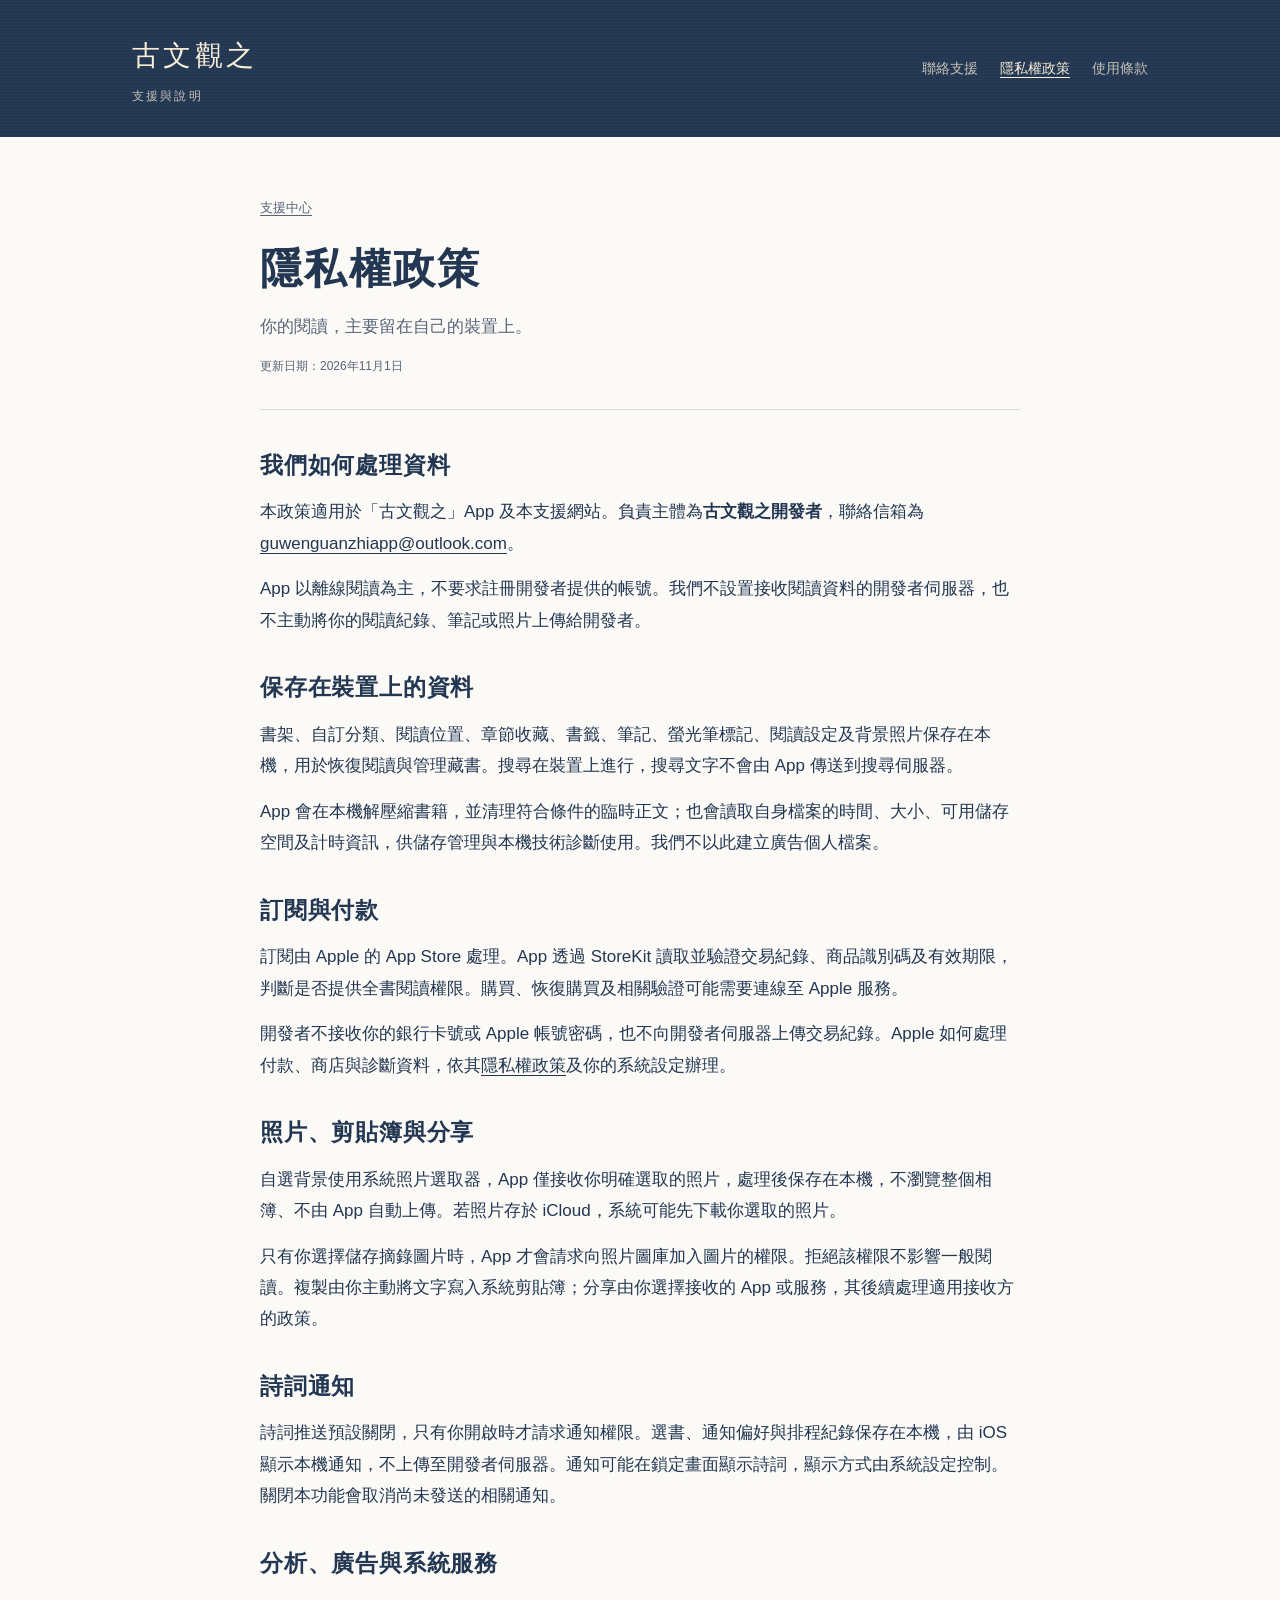
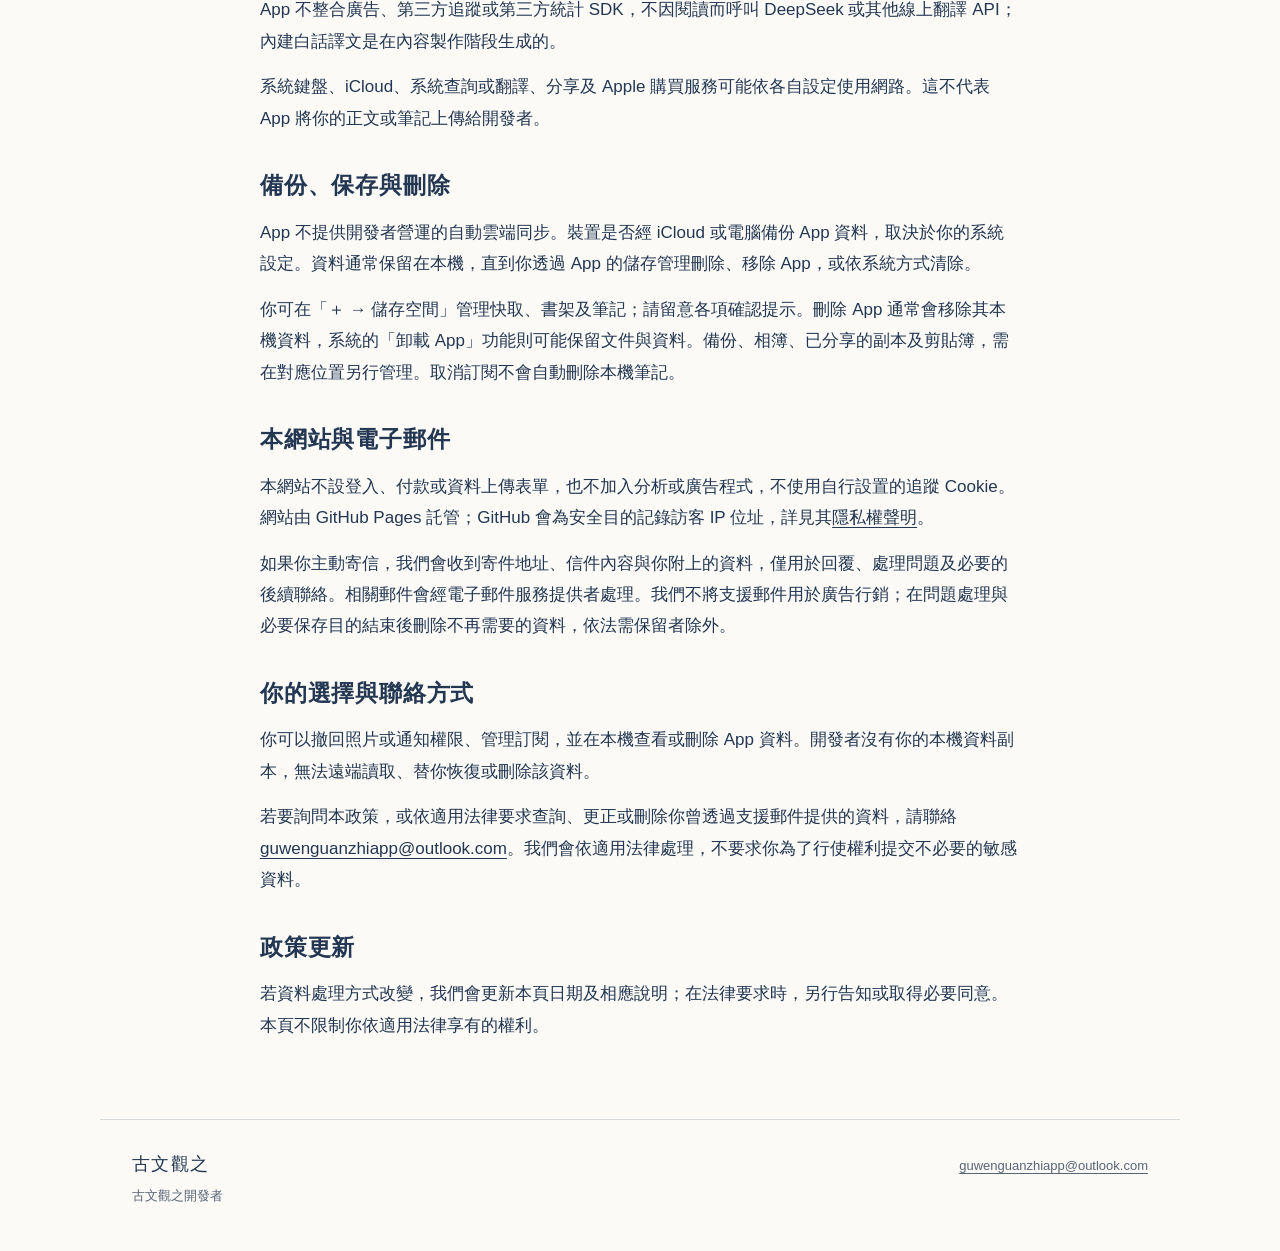
==== privacy.html @ 6c2f311b "Publish Traditional Chinese privacy, terms and support pages" ====
<!doctype html>
<html lang="zh-Hant"><head><meta charset="utf-8"><meta name="viewport" content="width=device-width, initial-scale=1">
<meta name="description" content="古文觀之的隱私權政策。離線古籍閱讀與月度訂閱的相關說明及聯絡方式。">
<meta name="referrer" content="no-referrer"><meta http-equiv="Content-Security-Policy" content="default-src 'none'; style-src 'self'; base-uri 'none'; form-action 'none'">
<title>隱私權政策｜古文觀之</title><link rel="stylesheet" href="styles.css"></head>
<body><a class="skip" href="#main">跳至主要內容</a><header class="masthead"><div class="header-inner"><a class="brand" href="index.html">古文觀之<span>支援與說明</span></a><nav aria-label="主要導覽"><a href="support.html">聯絡支援</a><a href="privacy.html" aria-current="page">隱私權政策</a><a href="terms.html">使用條款</a></nav></div></header>
<main id="main" tabindex="-1"><div class="page-heading"><a class="back" href="index.html">支援中心</a><h1>隱私權政策</h1><p class="intro">你的閱讀，主要留在自己的裝置上。</p><p class="date">更新日期：2026年11月1日</p></div><article><section><h2>我們如何處理資料</h2><p>本政策適用於「古文觀之」App 及本支援網站。負責主體為<strong>古文觀之開發者</strong>，聯絡信箱為 <a href="mailto:guwenguanzhiapp@outlook.com">guwenguanzhiapp@outlook.com</a>。</p><p>App 以離線閱讀為主，不要求註冊開發者提供的帳號。我們不設置接收閱讀資料的開發者伺服器，也不主動將你的閱讀紀錄、筆記或照片上傳給開發者。</p></section><section><h2>保存在裝置上的資料</h2><p>書架、自訂分類、閱讀位置、章節收藏、書籤、筆記、螢光筆標記、閱讀設定及背景照片保存在本機，用於恢復閱讀與管理藏書。搜尋在裝置上進行，搜尋文字不會由 App 傳送到搜尋伺服器。</p><p>App 會在本機解壓縮書籍，並清理符合條件的臨時正文；也會讀取自身檔案的時間、大小、可用儲存空間及計時資訊，供儲存管理與本機技術診斷使用。我們不以此建立廣告個人檔案。</p></section><section><h2>訂閱與付款</h2><p>訂閱由 Apple 的 App Store 處理。App 透過 StoreKit 讀取並驗證交易紀錄、商品識別碼及有效期限，判斷是否提供全書閱讀權限。購買、恢復購買及相關驗證可能需要連線至 Apple 服務。</p><p>開發者不接收你的銀行卡號或 Apple 帳號密碼，也不向開發者伺服器上傳交易紀錄。Apple 如何處理付款、商店與診斷資料，依其<a href="https://www.apple.com/legal/privacy/">隱私權政策</a>及你的系統設定辦理。</p></section><section><h2>照片、剪貼簿與分享</h2><p>自選背景使用系統照片選取器，App 僅接收你明確選取的照片，處理後保存在本機，不瀏覽整個相簿、不由 App 自動上傳。若照片存於 iCloud，系統可能先下載你選取的照片。</p><p>只有你選擇儲存摘錄圖片時，App 才會請求向照片圖庫加入圖片的權限。拒絕該權限不影響一般閱讀。複製由你主動將文字寫入系統剪貼簿；分享由你選擇接收的 App 或服務，其後續處理適用接收方的政策。</p></section><section><h2>詩詞通知</h2><p>詩詞推送預設關閉，只有你開啟時才請求通知權限。選書、通知偏好與排程紀錄保存在本機，由 iOS 顯示本機通知，不上傳至開發者伺服器。通知可能在鎖定畫面顯示詩詞，顯示方式由系統設定控制。關閉本功能會取消尚未發送的相關通知。</p></section><section><h2>分析、廣告與系統服務</h2><p>App 不整合廣告、第三方追蹤或第三方統計 SDK，不因閱讀而呼叫 DeepSeek 或其他線上翻譯 API；內建白話譯文是在內容製作階段生成的。</p><p>系統鍵盤、iCloud、系統查詢或翻譯、分享及 Apple 購買服務可能依各自設定使用網路。這不代表 App 將你的正文或筆記上傳給開發者。</p></section><section><h2>備份、保存與刪除</h2><p>App 不提供開發者營運的自動雲端同步。裝置是否經 iCloud 或電腦備份 App 資料，取決於你的系統設定。資料通常保留在本機，直到你透過 App 的儲存管理刪除、移除 App，或依系統方式清除。</p><p>你可在「＋ → 儲存空間」管理快取、書架及筆記；請留意各項確認提示。刪除 App 通常會移除其本機資料，系統的「卸載 App」功能則可能保留文件與資料。備份、相簿、已分享的副本及剪貼簿，需在對應位置另行管理。取消訂閱不會自動刪除本機筆記。</p></section><section><h2>本網站與電子郵件</h2><p>本網站不設登入、付款或資料上傳表單，也不加入分析或廣告程式，不使用自行設置的追蹤 Cookie。網站由 GitHub Pages 託管；GitHub 會為安全目的記錄訪客 IP 位址，詳見其<a href="https://docs.github.com/en/site-policy/privacy-policies/github-general-privacy-statement">隱私權聲明</a>。</p><p>如果你主動寄信，我們會收到寄件地址、信件內容與你附上的資料，僅用於回覆、處理問題及必要的後續聯絡。相關郵件會經電子郵件服務提供者處理。我們不將支援郵件用於廣告行銷；在問題處理與必要保存目的結束後刪除不再需要的資料，依法需保留者除外。</p></section><section><h2>你的選擇與聯絡方式</h2><p>你可以撤回照片或通知權限、管理訂閱，並在本機查看或刪除 App 資料。開發者沒有你的本機資料副本，無法遠端讀取、替你恢復或刪除該資料。</p><p>若要詢問本政策，或依適用法律要求查詢、更正或刪除你曾透過支援郵件提供的資料，請聯絡 <a href="mailto:guwenguanzhiapp@outlook.com">guwenguanzhiapp@outlook.com</a>。我們會依適用法律處理，不要求你為了行使權利提交不必要的敏感資料。</p></section><section><h2>政策更新</h2><p>若資料處理方式改變，我們會更新本頁日期及相應說明；在法律要求時，另行告知或取得必要同意。本頁不限制你依適用法律享有的權利。</p></section></article></main>
<footer><div><a href="index.html">古文觀之</a><span>古文觀之開發者</span></div><a class="email" href="mailto:guwenguanzhiapp@outlook.com">guwenguanzhiapp@outlook.com</a></footer></body></html>
---- styles.css ----
:root{color-scheme:light;--cloth:#233752;--ivory:#f6eed6;--paper:#fbfaf6;--ink:#233752;--muted:#596477;--line:rgba(35,55,82,.16)}
*{box-sizing:border-box}html{scroll-behavior:smooth}body{margin:0;background:var(--paper);color:var(--ink);font-family:-apple-system,BlinkMacSystemFont,"PingFang TC","Microsoft JhengHei",sans-serif;font-size:17px;line-height:1.85;overflow-wrap:anywhere}a{color:inherit;text-underline-offset:.25em;text-decoration-thickness:1px}a:hover{text-decoration-thickness:2px}a:focus-visible,summary:focus-visible{outline:3px solid #9d7240;outline-offset:5px;border-radius:3px}.skip{position:fixed;top:-100px;left:12px;z-index:5;background:var(--ivory);padding:10px 16px;color:var(--ink)}.skip:focus{top:12px}.masthead{background-color:var(--cloth);background-image:repeating-linear-gradient(0deg,rgba(246,238,214,.025) 0,rgba(246,238,214,.025) 1px,transparent 1px,transparent 3px);color:var(--ivory)}.header-inner{max-width:1080px;margin:auto;padding:30px 32px;display:flex;align-items:center;justify-content:space-between;gap:24px}.brand{font-family:"Songti TC","Noto Serif CJK TC",serif;font-size:28px;letter-spacing:.12em;text-decoration:none;white-space:nowrap;display:block}.brand span{display:block;font-family:-apple-system,BlinkMacSystemFont,"PingFang TC",sans-serif;font-size:12px;letter-spacing:.18em;opacity:.76;margin-top:3px}nav{display:flex;gap:22px;flex-wrap:wrap}nav a{font-size:14px;padding:10px 0;text-decoration:none;opacity:.76}nav a:hover,nav a[aria-current=page]{opacity:1;text-decoration:underline}main{max-width:824px;margin:0 auto;padding:54px 32px 78px}.back{font-size:13px;color:var(--muted)}h1,h2{font-family:"Songti TC","Noto Serif CJK TC",serif}h1{font-size:clamp(30px,5vw,42px);line-height:1.4;font-weight:600;letter-spacing:.055em;margin:18px 0 12px}h2{font-size:23px;font-weight:600;line-height:1.55;letter-spacing:.035em;margin:0 0 13px}.intro{color:var(--muted);margin:0 0 12px;font-size:17px}.date{color:var(--muted);font-size:12px;margin:0}.page-heading{padding-bottom:32px;border-bottom:1px solid var(--line);margin-bottom:38px}section{margin-top:34px}p{margin:0 0 14px}p:last-child{margin-bottom:0}strong{font-weight:600}.intro-note{font-family:"Songti TC",serif;font-size:21px;line-height:1.9;margin-bottom:32px}.document-list{border-top:1px solid var(--line)}.document-list>a{display:flex;justify-content:space-between;align-items:center;gap:20px;min-height:82px;border-bottom:1px solid var(--line);text-decoration:none;font-family:"Songti TC",serif;font-size:23px}.document-list>a:hover{background:rgba(35,55,82,.035)}.document-list>a>span:last-child{font-size:18px;color:var(--muted)}.contact-label{color:var(--muted);font-size:13px;margin-bottom:4px}.contact-link{font-size:clamp(16px,3.5vw,24px);font-weight:500}details{border-bottom:1px solid var(--line)}details:first-of-type{border-top:1px solid var(--line)}summary{cursor:pointer;font-weight:500;padding:18px 2px;min-height:56px;line-height:1.7}details>div{padding:0 20px 20px;color:var(--muted);font-size:16px}footer{border-top:1px solid var(--line);max-width:1080px;margin:auto;padding:28px 32px 42px;display:flex;justify-content:space-between;align-items:start;gap:20px;font-size:13px;color:var(--muted)}footer>div{display:flex;flex-direction:column;gap:3px}footer>div>a{font-family:"Songti TC",serif;font-size:18px;color:var(--ink);text-decoration:none;letter-spacing:.08em}.email{overflow-wrap:anywhere}footer .email{padding:6px 0}@media(max-width:600px){.header-inner{padding:24px;align-items:start;flex-direction:column;gap:12px}.brand{font-size:26px}nav{gap:20px}nav a{font-size:14px;min-height:44px;display:inline-flex;align-items:center}main{padding:32px 24px 54px}.page-heading{margin-bottom:28px;padding-bottom:24px}section{margin-top:28px}h2{font-size:21px}.document-list>a{font-size:22px;min-height:76px}footer{padding:24px 24px 34px;flex-direction:column;gap:12px}}@media(prefers-reduced-motion:reduce){html{scroll-behavior:auto}}@media print{.masthead{background:none;color:black}.skip,nav,.back{display:none}main{max-width:none;padding:0}.page-heading{margin:0 0 20px}footer{padding:16px 0}details>div{display:block}a{text-decoration:underline}body{background:white;color:black;font-size:12pt}}
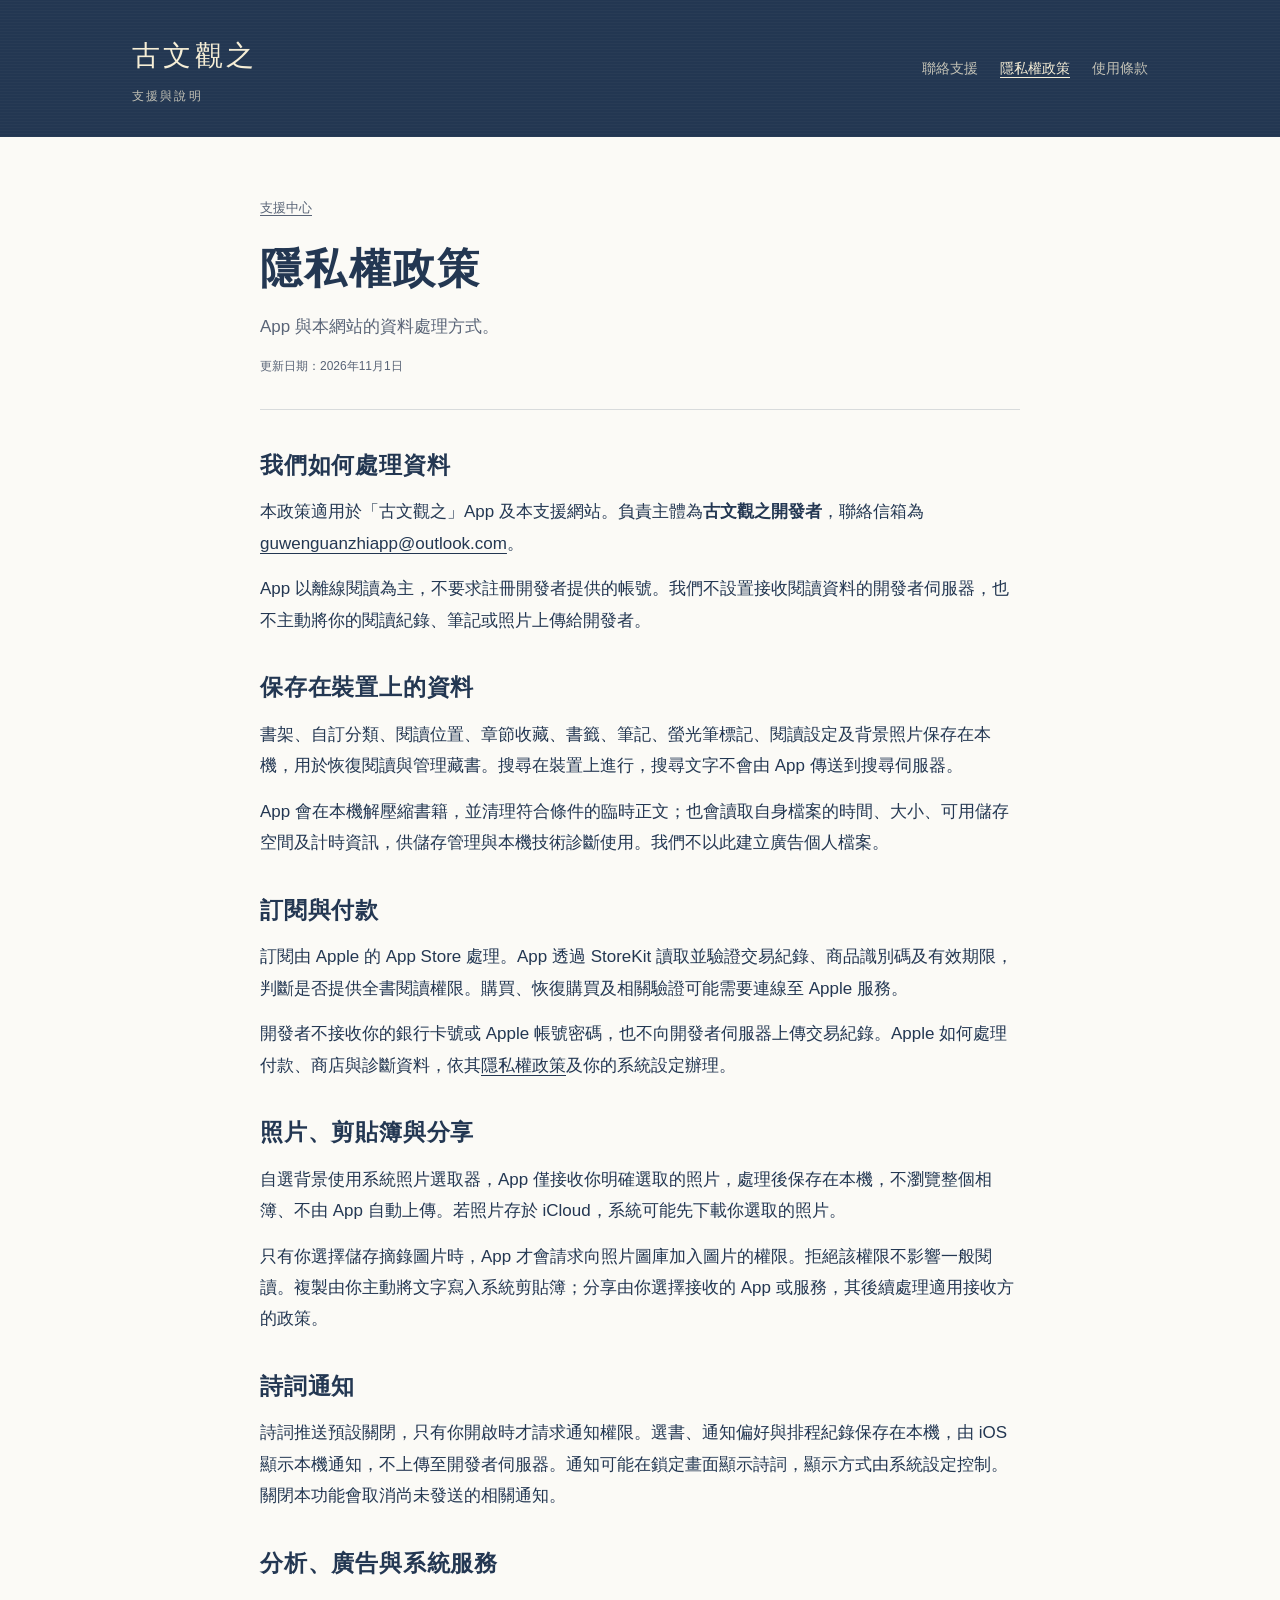
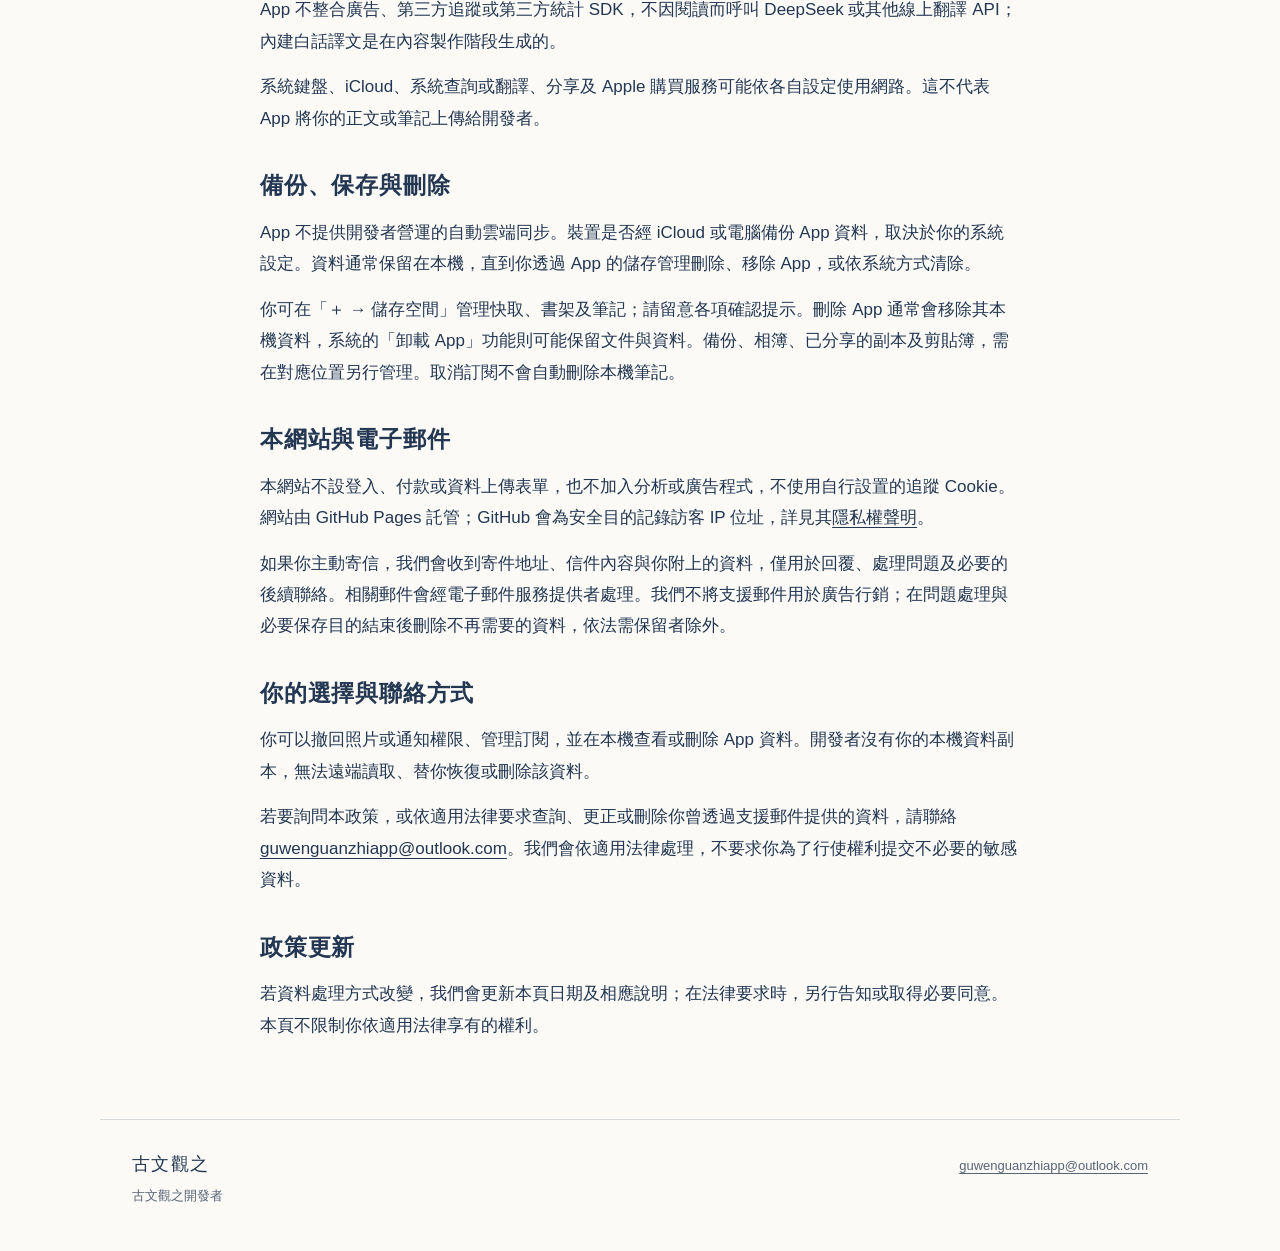
==== commit 9cdcd456: "Use factual wording throughout support website" ====
--- a/privacy.html
+++ b/privacy.html
@@ -4,5 +4,5 @@
 <meta name="referrer" content="no-referrer"><meta http-equiv="Content-Security-Policy" content="default-src 'none'; style-src 'self'; base-uri 'none'; form-action 'none'">
 <title>隱私權政策｜古文觀之</title><link rel="stylesheet" href="styles.css"></head>
 <body><a class="skip" href="#main">跳至主要內容</a><header class="masthead"><div class="header-inner"><a class="brand" href="index.html">古文觀之<span>支援與說明</span></a><nav aria-label="主要導覽"><a href="support.html">聯絡支援</a><a href="privacy.html" aria-current="page">隱私權政策</a><a href="terms.html">使用條款</a></nav></div></header>
-<main id="main" tabindex="-1"><div class="page-heading"><a class="back" href="index.html">支援中心</a><h1>隱私權政策</h1><p class="intro">你的閱讀，主要留在自己的裝置上。</p><p class="date">更新日期：2026年11月1日</p></div><article><section><h2>我們如何處理資料</h2><p>本政策適用於「古文觀之」App 及本支援網站。負責主體為<strong>古文觀之開發者</strong>，聯絡信箱為 <a href="mailto:guwenguanzhiapp@outlook.com">guwenguanzhiapp@outlook.com</a>。</p><p>App 以離線閱讀為主，不要求註冊開發者提供的帳號。我們不設置接收閱讀資料的開發者伺服器，也不主動將你的閱讀紀錄、筆記或照片上傳給開發者。</p></section><section><h2>保存在裝置上的資料</h2><p>書架、自訂分類、閱讀位置、章節收藏、書籤、筆記、螢光筆標記、閱讀設定及背景照片保存在本機，用於恢復閱讀與管理藏書。搜尋在裝置上進行，搜尋文字不會由 App 傳送到搜尋伺服器。</p><p>App 會在本機解壓縮書籍，並清理符合條件的臨時正文；也會讀取自身檔案的時間、大小、可用儲存空間及計時資訊，供儲存管理與本機技術診斷使用。我們不以此建立廣告個人檔案。</p></section><section><h2>訂閱與付款</h2><p>訂閱由 Apple 的 App Store 處理。App 透過 StoreKit 讀取並驗證交易紀錄、商品識別碼及有效期限，判斷是否提供全書閱讀權限。購買、恢復購買及相關驗證可能需要連線至 Apple 服務。</p><p>開發者不接收你的銀行卡號或 Apple 帳號密碼，也不向開發者伺服器上傳交易紀錄。Apple 如何處理付款、商店與診斷資料，依其<a href="https://www.apple.com/legal/privacy/">隱私權政策</a>及你的系統設定辦理。</p></section><section><h2>照片、剪貼簿與分享</h2><p>自選背景使用系統照片選取器，App 僅接收你明確選取的照片，處理後保存在本機，不瀏覽整個相簿、不由 App 自動上傳。若照片存於 iCloud，系統可能先下載你選取的照片。</p><p>只有你選擇儲存摘錄圖片時，App 才會請求向照片圖庫加入圖片的權限。拒絕該權限不影響一般閱讀。複製由你主動將文字寫入系統剪貼簿；分享由你選擇接收的 App 或服務，其後續處理適用接收方的政策。</p></section><section><h2>詩詞通知</h2><p>詩詞推送預設關閉，只有你開啟時才請求通知權限。選書、通知偏好與排程紀錄保存在本機，由 iOS 顯示本機通知，不上傳至開發者伺服器。通知可能在鎖定畫面顯示詩詞，顯示方式由系統設定控制。關閉本功能會取消尚未發送的相關通知。</p></section><section><h2>分析、廣告與系統服務</h2><p>App 不整合廣告、第三方追蹤或第三方統計 SDK，不因閱讀而呼叫 DeepSeek 或其他線上翻譯 API；內建白話譯文是在內容製作階段生成的。</p><p>系統鍵盤、iCloud、系統查詢或翻譯、分享及 Apple 購買服務可能依各自設定使用網路。這不代表 App 將你的正文或筆記上傳給開發者。</p></section><section><h2>備份、保存與刪除</h2><p>App 不提供開發者營運的自動雲端同步。裝置是否經 iCloud 或電腦備份 App 資料，取決於你的系統設定。資料通常保留在本機，直到你透過 App 的儲存管理刪除、移除 App，或依系統方式清除。</p><p>你可在「＋ → 儲存空間」管理快取、書架及筆記；請留意各項確認提示。刪除 App 通常會移除其本機資料，系統的「卸載 App」功能則可能保留文件與資料。備份、相簿、已分享的副本及剪貼簿，需在對應位置另行管理。取消訂閱不會自動刪除本機筆記。</p></section><section><h2>本網站與電子郵件</h2><p>本網站不設登入、付款或資料上傳表單，也不加入分析或廣告程式，不使用自行設置的追蹤 Cookie。網站由 GitHub Pages 託管；GitHub 會為安全目的記錄訪客 IP 位址，詳見其<a href="https://docs.github.com/en/site-policy/privacy-policies/github-general-privacy-statement">隱私權聲明</a>。</p><p>如果你主動寄信，我們會收到寄件地址、信件內容與你附上的資料，僅用於回覆、處理問題及必要的後續聯絡。相關郵件會經電子郵件服務提供者處理。我們不將支援郵件用於廣告行銷；在問題處理與必要保存目的結束後刪除不再需要的資料，依法需保留者除外。</p></section><section><h2>你的選擇與聯絡方式</h2><p>你可以撤回照片或通知權限、管理訂閱，並在本機查看或刪除 App 資料。開發者沒有你的本機資料副本，無法遠端讀取、替你恢復或刪除該資料。</p><p>若要詢問本政策，或依適用法律要求查詢、更正或刪除你曾透過支援郵件提供的資料，請聯絡 <a href="mailto:guwenguanzhiapp@outlook.com">guwenguanzhiapp@outlook.com</a>。我們會依適用法律處理，不要求你為了行使權利提交不必要的敏感資料。</p></section><section><h2>政策更新</h2><p>若資料處理方式改變，我們會更新本頁日期及相應說明；在法律要求時，另行告知或取得必要同意。本頁不限制你依適用法律享有的權利。</p></section></article></main>
+<main id="main" tabindex="-1"><div class="page-heading"><a class="back" href="index.html">支援中心</a><h1>隱私權政策</h1><p class="intro">App 與本網站的資料處理方式。</p><p class="date">更新日期：2026年11月1日</p></div><article><section><h2>我們如何處理資料</h2><p>本政策適用於「古文觀之」App 及本支援網站。負責主體為<strong>古文觀之開發者</strong>，聯絡信箱為 <a href="mailto:guwenguanzhiapp@outlook.com">guwenguanzhiapp@outlook.com</a>。</p><p>App 以離線閱讀為主，不要求註冊開發者提供的帳號。我們不設置接收閱讀資料的開發者伺服器，也不主動將你的閱讀紀錄、筆記或照片上傳給開發者。</p></section><section><h2>保存在裝置上的資料</h2><p>書架、自訂分類、閱讀位置、章節收藏、書籤、筆記、螢光筆標記、閱讀設定及背景照片保存在本機，用於恢復閱讀與管理藏書。搜尋在裝置上進行，搜尋文字不會由 App 傳送到搜尋伺服器。</p><p>App 會在本機解壓縮書籍，並清理符合條件的臨時正文；也會讀取自身檔案的時間、大小、可用儲存空間及計時資訊，供儲存管理與本機技術診斷使用。我們不以此建立廣告個人檔案。</p></section><section><h2>訂閱與付款</h2><p>訂閱由 Apple 的 App Store 處理。App 透過 StoreKit 讀取並驗證交易紀錄、商品識別碼及有效期限，判斷是否提供全書閱讀權限。購買、恢復購買及相關驗證可能需要連線至 Apple 服務。</p><p>開發者不接收你的銀行卡號或 Apple 帳號密碼，也不向開發者伺服器上傳交易紀錄。Apple 如何處理付款、商店與診斷資料，依其<a href="https://www.apple.com/legal/privacy/">隱私權政策</a>及你的系統設定辦理。</p></section><section><h2>照片、剪貼簿與分享</h2><p>自選背景使用系統照片選取器，App 僅接收你明確選取的照片，處理後保存在本機，不瀏覽整個相簿、不由 App 自動上傳。若照片存於 iCloud，系統可能先下載你選取的照片。</p><p>只有你選擇儲存摘錄圖片時，App 才會請求向照片圖庫加入圖片的權限。拒絕該權限不影響一般閱讀。複製由你主動將文字寫入系統剪貼簿；分享由你選擇接收的 App 或服務，其後續處理適用接收方的政策。</p></section><section><h2>詩詞通知</h2><p>詩詞推送預設關閉，只有你開啟時才請求通知權限。選書、通知偏好與排程紀錄保存在本機，由 iOS 顯示本機通知，不上傳至開發者伺服器。通知可能在鎖定畫面顯示詩詞，顯示方式由系統設定控制。關閉本功能會取消尚未發送的相關通知。</p></section><section><h2>分析、廣告與系統服務</h2><p>App 不整合廣告、第三方追蹤或第三方統計 SDK，不因閱讀而呼叫 DeepSeek 或其他線上翻譯 API；內建白話譯文是在內容製作階段生成的。</p><p>系統鍵盤、iCloud、系統查詢或翻譯、分享及 Apple 購買服務可能依各自設定使用網路。這不代表 App 將你的正文或筆記上傳給開發者。</p></section><section><h2>備份、保存與刪除</h2><p>App 不提供開發者營運的自動雲端同步。裝置是否經 iCloud 或電腦備份 App 資料，取決於你的系統設定。資料通常保留在本機，直到你透過 App 的儲存管理刪除、移除 App，或依系統方式清除。</p><p>你可在「＋ → 儲存空間」管理快取、書架及筆記；請留意各項確認提示。刪除 App 通常會移除其本機資料，系統的「卸載 App」功能則可能保留文件與資料。備份、相簿、已分享的副本及剪貼簿，需在對應位置另行管理。取消訂閱不會自動刪除本機筆記。</p></section><section><h2>本網站與電子郵件</h2><p>本網站不設登入、付款或資料上傳表單，也不加入分析或廣告程式，不使用自行設置的追蹤 Cookie。網站由 GitHub Pages 託管；GitHub 會為安全目的記錄訪客 IP 位址，詳見其<a href="https://docs.github.com/en/site-policy/privacy-policies/github-general-privacy-statement">隱私權聲明</a>。</p><p>如果你主動寄信，我們會收到寄件地址、信件內容與你附上的資料，僅用於回覆、處理問題及必要的後續聯絡。相關郵件會經電子郵件服務提供者處理。我們不將支援郵件用於廣告行銷；在問題處理與必要保存目的結束後刪除不再需要的資料，依法需保留者除外。</p></section><section><h2>你的選擇與聯絡方式</h2><p>你可以撤回照片或通知權限、管理訂閱，並在本機查看或刪除 App 資料。開發者沒有你的本機資料副本，無法遠端讀取、替你恢復或刪除該資料。</p><p>若要詢問本政策，或依適用法律要求查詢、更正或刪除你曾透過支援郵件提供的資料，請聯絡 <a href="mailto:guwenguanzhiapp@outlook.com">guwenguanzhiapp@outlook.com</a>。我們會依適用法律處理，不要求你為了行使權利提交不必要的敏感資料。</p></section><section><h2>政策更新</h2><p>若資料處理方式改變，我們會更新本頁日期及相應說明；在法律要求時，另行告知或取得必要同意。本頁不限制你依適用法律享有的權利。</p></section></article></main>
 <footer><div><a href="index.html">古文觀之</a><span>古文觀之開發者</span></div><a class="email" href="mailto:guwenguanzhiapp@outlook.com">guwenguanzhiapp@outlook.com</a></footer></body></html>
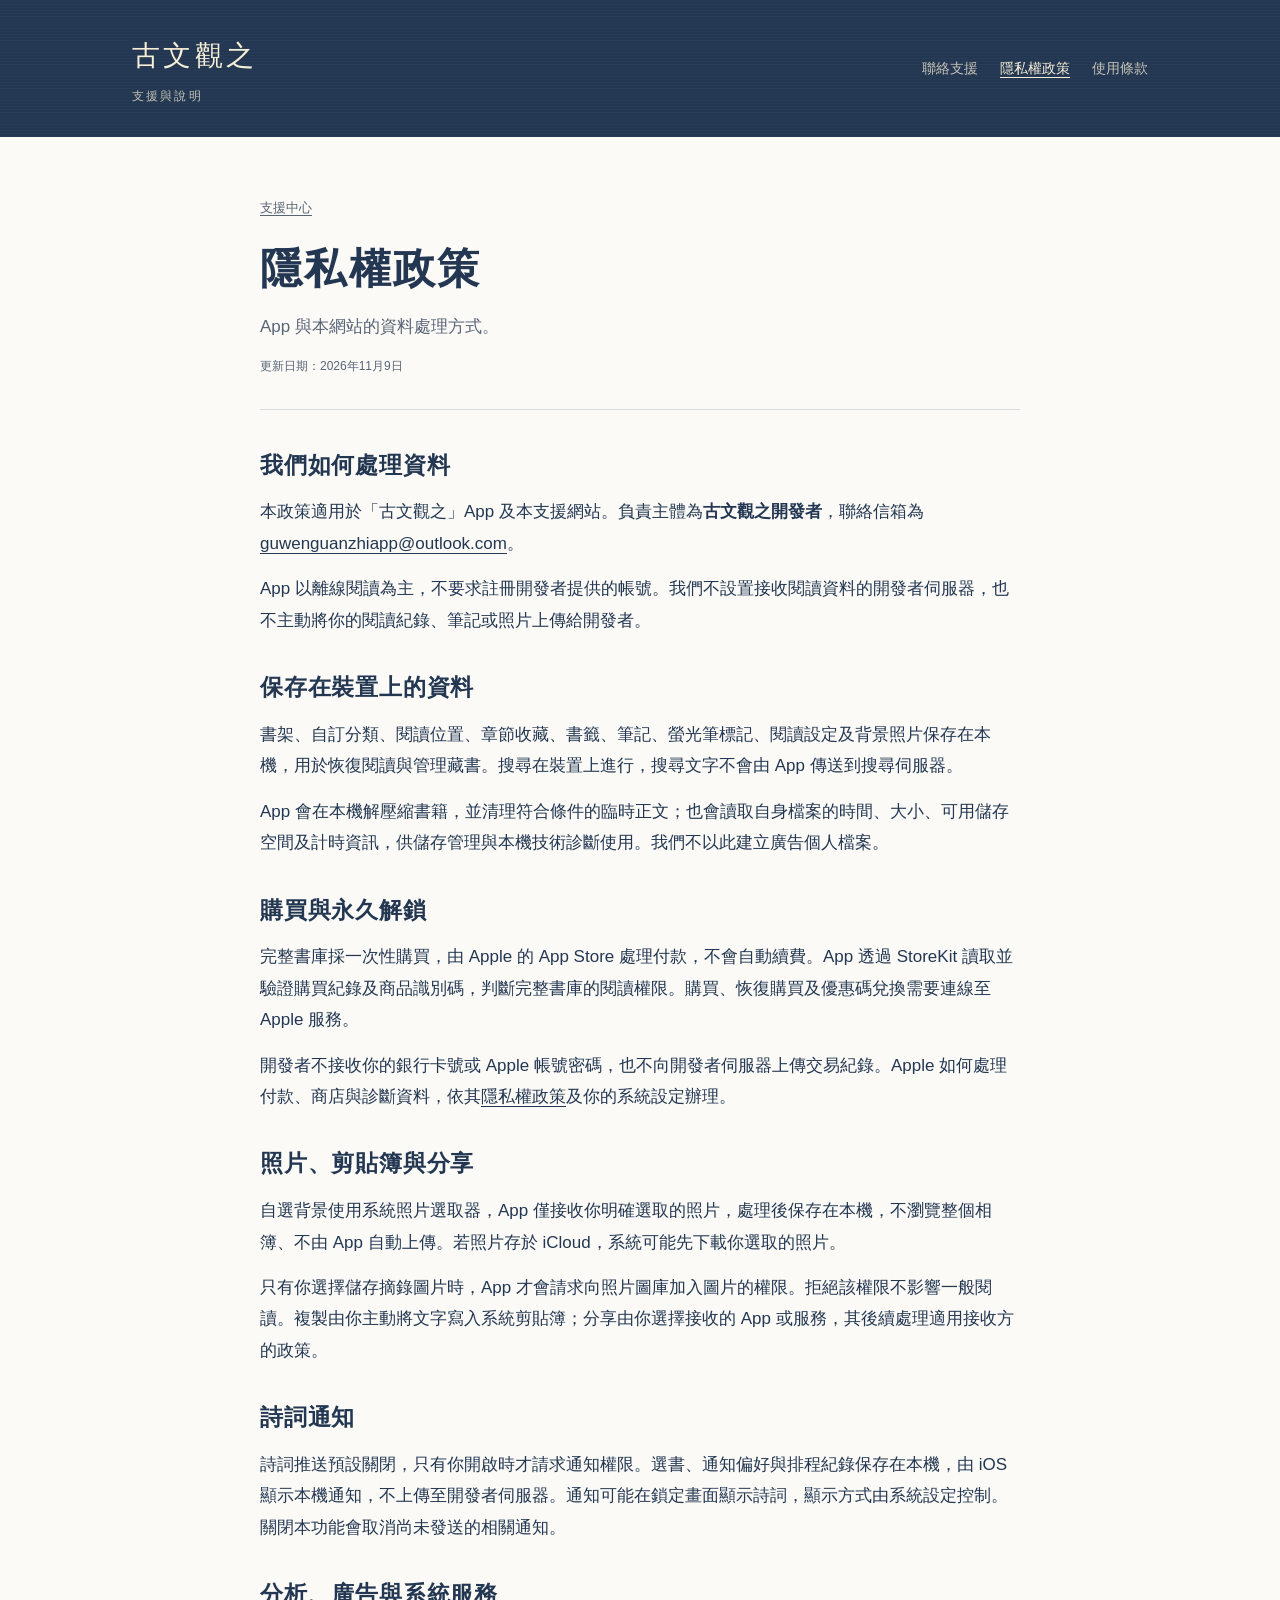
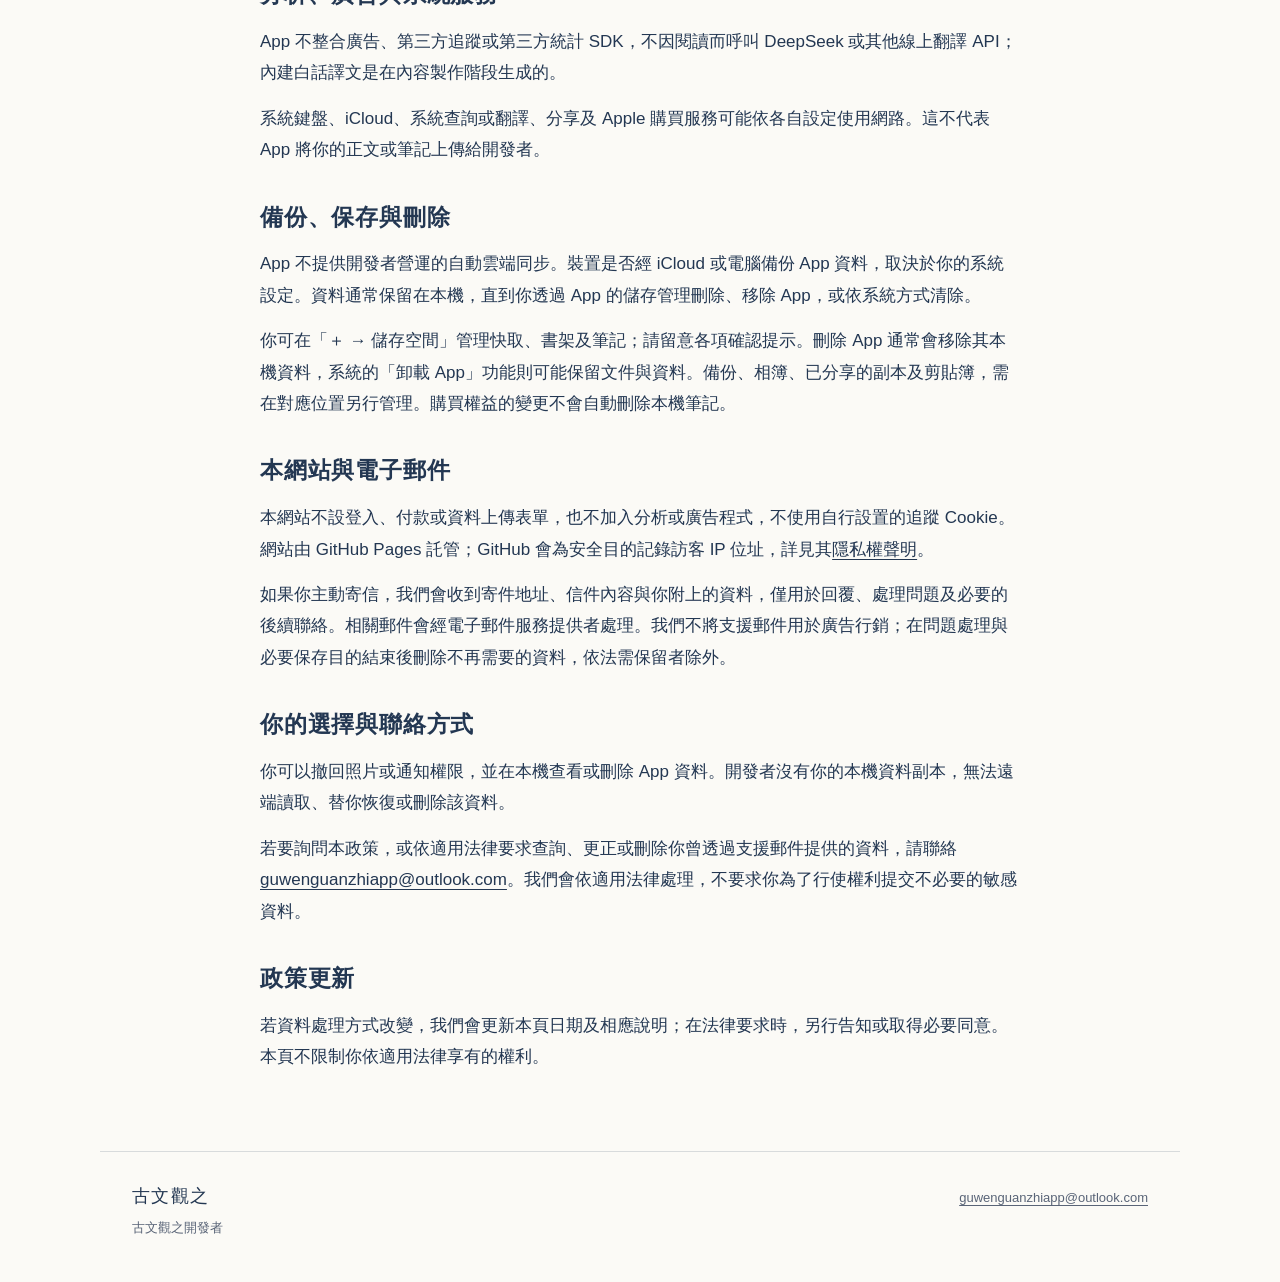
==== commit bf6b08f6: "Update purchase policies for one-time library unlock" ====
--- a/privacy.html
+++ b/privacy.html
@@ -1,8 +1,8 @@
 <!doctype html>
 <html lang="zh-Hant"><head><meta charset="utf-8"><meta name="viewport" content="width=device-width, initial-scale=1">
-<meta name="description" content="古文觀之的隱私權政策。離線古籍閱讀與月度訂閱的相關說明及聯絡方式。">
+<meta name="description" content="古文觀之的隱私權政策。離線古籍閱讀與一次性購買的相關說明及聯絡方式。">
 <meta name="referrer" content="no-referrer"><meta http-equiv="Content-Security-Policy" content="default-src 'none'; style-src 'self'; base-uri 'none'; form-action 'none'">
 <title>隱私權政策｜古文觀之</title><link rel="stylesheet" href="styles.css"></head>
 <body><a class="skip" href="#main">跳至主要內容</a><header class="masthead"><div class="header-inner"><a class="brand" href="index.html">古文觀之<span>支援與說明</span></a><nav aria-label="主要導覽"><a href="support.html">聯絡支援</a><a href="privacy.html" aria-current="page">隱私權政策</a><a href="terms.html">使用條款</a></nav></div></header>
-<main id="main" tabindex="-1"><div class="page-heading"><a class="back" href="index.html">支援中心</a><h1>隱私權政策</h1><p class="intro">App 與本網站的資料處理方式。</p><p class="date">更新日期：2026年11月1日</p></div><article><section><h2>我們如何處理資料</h2><p>本政策適用於「古文觀之」App 及本支援網站。負責主體為<strong>古文觀之開發者</strong>，聯絡信箱為 <a href="mailto:guwenguanzhiapp@outlook.com">guwenguanzhiapp@outlook.com</a>。</p><p>App 以離線閱讀為主，不要求註冊開發者提供的帳號。我們不設置接收閱讀資料的開發者伺服器，也不主動將你的閱讀紀錄、筆記或照片上傳給開發者。</p></section><section><h2>保存在裝置上的資料</h2><p>書架、自訂分類、閱讀位置、章節收藏、書籤、筆記、螢光筆標記、閱讀設定及背景照片保存在本機，用於恢復閱讀與管理藏書。搜尋在裝置上進行，搜尋文字不會由 App 傳送到搜尋伺服器。</p><p>App 會在本機解壓縮書籍，並清理符合條件的臨時正文；也會讀取自身檔案的時間、大小、可用儲存空間及計時資訊，供儲存管理與本機技術診斷使用。我們不以此建立廣告個人檔案。</p></section><section><h2>訂閱與付款</h2><p>訂閱由 Apple 的 App Store 處理。App 透過 StoreKit 讀取並驗證交易紀錄、商品識別碼及有效期限，判斷是否提供全書閱讀權限。購買、恢復購買及相關驗證可能需要連線至 Apple 服務。</p><p>開發者不接收你的銀行卡號或 Apple 帳號密碼，也不向開發者伺服器上傳交易紀錄。Apple 如何處理付款、商店與診斷資料，依其<a href="https://www.apple.com/legal/privacy/">隱私權政策</a>及你的系統設定辦理。</p></section><section><h2>照片、剪貼簿與分享</h2><p>自選背景使用系統照片選取器，App 僅接收你明確選取的照片，處理後保存在本機，不瀏覽整個相簿、不由 App 自動上傳。若照片存於 iCloud，系統可能先下載你選取的照片。</p><p>只有你選擇儲存摘錄圖片時，App 才會請求向照片圖庫加入圖片的權限。拒絕該權限不影響一般閱讀。複製由你主動將文字寫入系統剪貼簿；分享由你選擇接收的 App 或服務，其後續處理適用接收方的政策。</p></section><section><h2>詩詞通知</h2><p>詩詞推送預設關閉，只有你開啟時才請求通知權限。選書、通知偏好與排程紀錄保存在本機，由 iOS 顯示本機通知，不上傳至開發者伺服器。通知可能在鎖定畫面顯示詩詞，顯示方式由系統設定控制。關閉本功能會取消尚未發送的相關通知。</p></section><section><h2>分析、廣告與系統服務</h2><p>App 不整合廣告、第三方追蹤或第三方統計 SDK，不因閱讀而呼叫 DeepSeek 或其他線上翻譯 API；內建白話譯文是在內容製作階段生成的。</p><p>系統鍵盤、iCloud、系統查詢或翻譯、分享及 Apple 購買服務可能依各自設定使用網路。這不代表 App 將你的正文或筆記上傳給開發者。</p></section><section><h2>備份、保存與刪除</h2><p>App 不提供開發者營運的自動雲端同步。裝置是否經 iCloud 或電腦備份 App 資料，取決於你的系統設定。資料通常保留在本機，直到你透過 App 的儲存管理刪除、移除 App，或依系統方式清除。</p><p>你可在「＋ → 儲存空間」管理快取、書架及筆記；請留意各項確認提示。刪除 App 通常會移除其本機資料，系統的「卸載 App」功能則可能保留文件與資料。備份、相簿、已分享的副本及剪貼簿，需在對應位置另行管理。取消訂閱不會自動刪除本機筆記。</p></section><section><h2>本網站與電子郵件</h2><p>本網站不設登入、付款或資料上傳表單，也不加入分析或廣告程式，不使用自行設置的追蹤 Cookie。網站由 GitHub Pages 託管；GitHub 會為安全目的記錄訪客 IP 位址，詳見其<a href="https://docs.github.com/en/site-policy/privacy-policies/github-general-privacy-statement">隱私權聲明</a>。</p><p>如果你主動寄信，我們會收到寄件地址、信件內容與你附上的資料，僅用於回覆、處理問題及必要的後續聯絡。相關郵件會經電子郵件服務提供者處理。我們不將支援郵件用於廣告行銷；在問題處理與必要保存目的結束後刪除不再需要的資料，依法需保留者除外。</p></section><section><h2>你的選擇與聯絡方式</h2><p>你可以撤回照片或通知權限、管理訂閱，並在本機查看或刪除 App 資料。開發者沒有你的本機資料副本，無法遠端讀取、替你恢復或刪除該資料。</p><p>若要詢問本政策，或依適用法律要求查詢、更正或刪除你曾透過支援郵件提供的資料，請聯絡 <a href="mailto:guwenguanzhiapp@outlook.com">guwenguanzhiapp@outlook.com</a>。我們會依適用法律處理，不要求你為了行使權利提交不必要的敏感資料。</p></section><section><h2>政策更新</h2><p>若資料處理方式改變，我們會更新本頁日期及相應說明；在法律要求時，另行告知或取得必要同意。本頁不限制你依適用法律享有的權利。</p></section></article></main>
+<main id="main" tabindex="-1"><div class="page-heading"><a class="back" href="index.html">支援中心</a><h1>隱私權政策</h1><p class="intro">App 與本網站的資料處理方式。</p><p class="date">更新日期：2026年11月9日</p></div><article><section><h2>我們如何處理資料</h2><p>本政策適用於「古文觀之」App 及本支援網站。負責主體為<strong>古文觀之開發者</strong>，聯絡信箱為 <a href="mailto:guwenguanzhiapp@outlook.com">guwenguanzhiapp@outlook.com</a>。</p><p>App 以離線閱讀為主，不要求註冊開發者提供的帳號。我們不設置接收閱讀資料的開發者伺服器，也不主動將你的閱讀紀錄、筆記或照片上傳給開發者。</p></section><section><h2>保存在裝置上的資料</h2><p>書架、自訂分類、閱讀位置、章節收藏、書籤、筆記、螢光筆標記、閱讀設定及背景照片保存在本機，用於恢復閱讀與管理藏書。搜尋在裝置上進行，搜尋文字不會由 App 傳送到搜尋伺服器。</p><p>App 會在本機解壓縮書籍，並清理符合條件的臨時正文；也會讀取自身檔案的時間、大小、可用儲存空間及計時資訊，供儲存管理與本機技術診斷使用。我們不以此建立廣告個人檔案。</p></section><section><h2>購買與永久解鎖</h2><p>完整書庫採一次性購買，由 Apple 的 App Store 處理付款，不會自動續費。App 透過 StoreKit 讀取並驗證購買紀錄及商品識別碼，判斷完整書庫的閱讀權限。購買、恢復購買及優惠碼兌換需要連線至 Apple 服務。</p><p>開發者不接收你的銀行卡號或 Apple 帳號密碼，也不向開發者伺服器上傳交易紀錄。Apple 如何處理付款、商店與診斷資料，依其<a href="https://www.apple.com/legal/privacy/">隱私權政策</a>及你的系統設定辦理。</p></section><section><h2>照片、剪貼簿與分享</h2><p>自選背景使用系統照片選取器，App 僅接收你明確選取的照片，處理後保存在本機，不瀏覽整個相簿、不由 App 自動上傳。若照片存於 iCloud，系統可能先下載你選取的照片。</p><p>只有你選擇儲存摘錄圖片時，App 才會請求向照片圖庫加入圖片的權限。拒絕該權限不影響一般閱讀。複製由你主動將文字寫入系統剪貼簿；分享由你選擇接收的 App 或服務，其後續處理適用接收方的政策。</p></section><section><h2>詩詞通知</h2><p>詩詞推送預設關閉，只有你開啟時才請求通知權限。選書、通知偏好與排程紀錄保存在本機，由 iOS 顯示本機通知，不上傳至開發者伺服器。通知可能在鎖定畫面顯示詩詞，顯示方式由系統設定控制。關閉本功能會取消尚未發送的相關通知。</p></section><section><h2>分析、廣告與系統服務</h2><p>App 不整合廣告、第三方追蹤或第三方統計 SDK，不因閱讀而呼叫 DeepSeek 或其他線上翻譯 API；內建白話譯文是在內容製作階段生成的。</p><p>系統鍵盤、iCloud、系統查詢或翻譯、分享及 Apple 購買服務可能依各自設定使用網路。這不代表 App 將你的正文或筆記上傳給開發者。</p></section><section><h2>備份、保存與刪除</h2><p>App 不提供開發者營運的自動雲端同步。裝置是否經 iCloud 或電腦備份 App 資料，取決於你的系統設定。資料通常保留在本機，直到你透過 App 的儲存管理刪除、移除 App，或依系統方式清除。</p><p>你可在「＋ → 儲存空間」管理快取、書架及筆記；請留意各項確認提示。刪除 App 通常會移除其本機資料，系統的「卸載 App」功能則可能保留文件與資料。備份、相簿、已分享的副本及剪貼簿，需在對應位置另行管理。購買權益的變更不會自動刪除本機筆記。</p></section><section><h2>本網站與電子郵件</h2><p>本網站不設登入、付款或資料上傳表單，也不加入分析或廣告程式，不使用自行設置的追蹤 Cookie。網站由 GitHub Pages 託管；GitHub 會為安全目的記錄訪客 IP 位址，詳見其<a href="https://docs.github.com/en/site-policy/privacy-policies/github-general-privacy-statement">隱私權聲明</a>。</p><p>如果你主動寄信，我們會收到寄件地址、信件內容與你附上的資料，僅用於回覆、處理問題及必要的後續聯絡。相關郵件會經電子郵件服務提供者處理。我們不將支援郵件用於廣告行銷；在問題處理與必要保存目的結束後刪除不再需要的資料，依法需保留者除外。</p></section><section><h2>你的選擇與聯絡方式</h2><p>你可以撤回照片或通知權限，並在本機查看或刪除 App 資料。開發者沒有你的本機資料副本，無法遠端讀取、替你恢復或刪除該資料。</p><p>若要詢問本政策，或依適用法律要求查詢、更正或刪除你曾透過支援郵件提供的資料，請聯絡 <a href="mailto:guwenguanzhiapp@outlook.com">guwenguanzhiapp@outlook.com</a>。我們會依適用法律處理，不要求你為了行使權利提交不必要的敏感資料。</p></section><section><h2>政策更新</h2><p>若資料處理方式改變，我們會更新本頁日期及相應說明；在法律要求時，另行告知或取得必要同意。本頁不限制你依適用法律享有的權利。</p></section></article></main>
 <footer><div><a href="index.html">古文觀之</a><span>古文觀之開發者</span></div><a class="email" href="mailto:guwenguanzhiapp@outlook.com">guwenguanzhiapp@outlook.com</a></footer></body></html>
